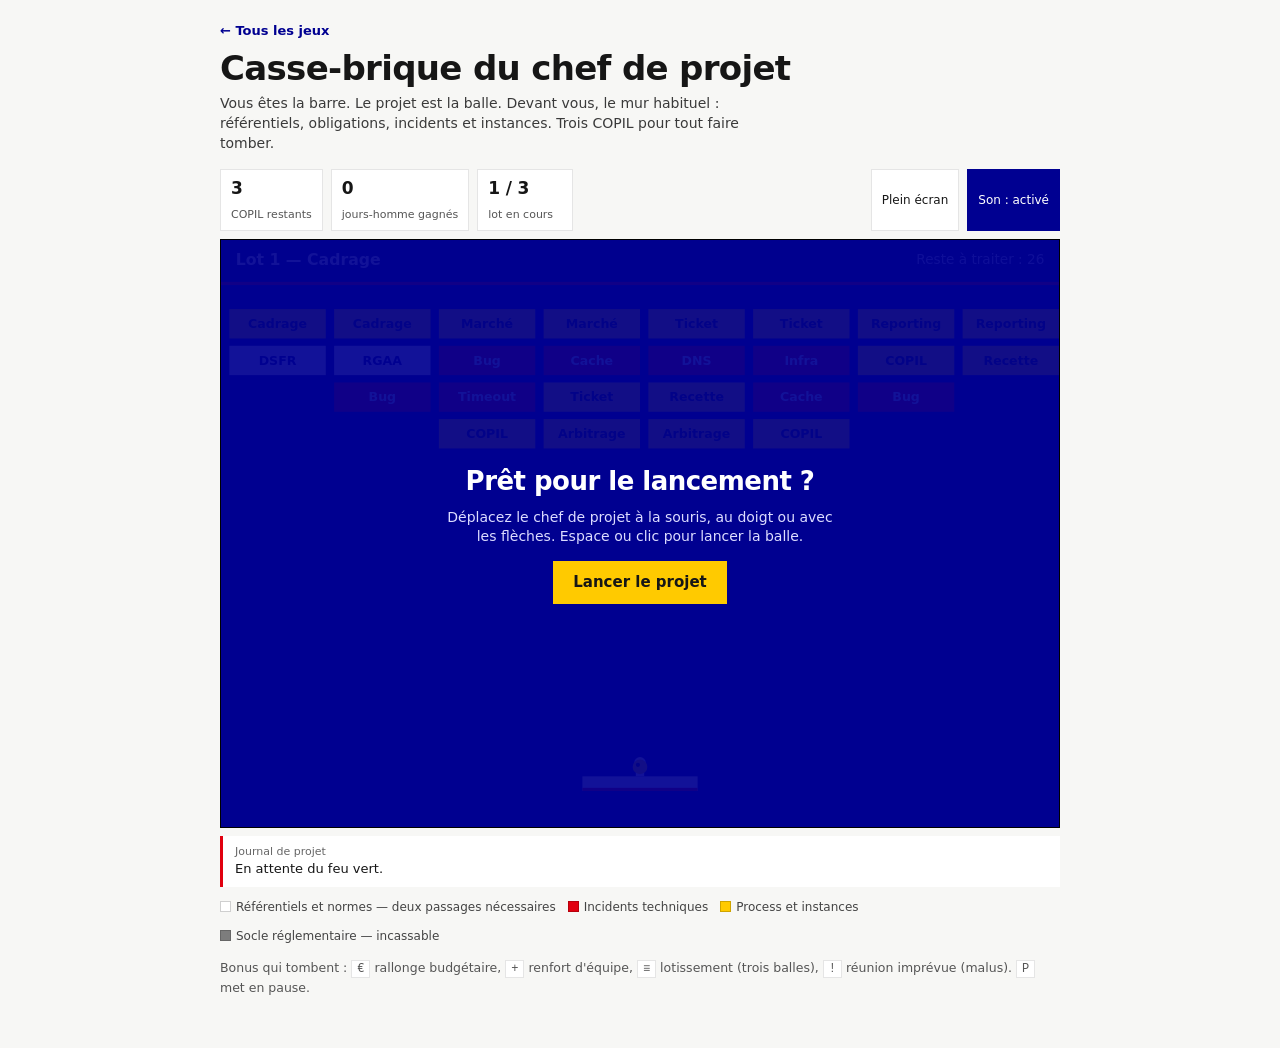
==== casse-brique/index.html @ 1956943f "feat: snake des metiers du web, accueil en cards, plein ecran et inclinaison Le depot devient une pe" ====
<!DOCTYPE html>
<html lang="fr">
<head>
<meta charset="utf-8">
<meta name="viewport" content="width=device-width, initial-scale=1, viewport-fit=cover">
<title>Casse-brique du chef de projet</title>
<link rel="stylesheet" href="../assets/arcade.css">
</head>
<body>
<div class="wrap">
  <a class="retour" href="../">← Tous les jeux</a>
  <h1>Casse-brique du chef de projet</h1>
  <p class="chapo">Vous êtes la barre. Le projet est la balle. Devant vous, le mur habituel : référentiels, obligations, incidents et instances. Trois COPIL pour tout faire tomber.</p>

  <div class="hud">
    <div class="stat"><b id="hud-copil">3</b><span>COPIL restants</span></div>
    <div class="stat"><b id="hud-charge">0</b><span>jours-homme gagnés</span></div>
    <div class="stat"><b id="hud-lot">1 / 3</b><span>lot en cours</span></div>
    <div class="outils">
      <button class="outil" id="btn-inclinaison" hidden aria-pressed="false">Inclinaison : désactivée</button>
      <button class="outil" id="btn-plein" aria-pressed="false">Plein écran</button>
      <button class="outil" id="btn-son" aria-pressed="true">Son : activé</button>
    </div>
  </div>

  <div class="board" id="board">
    <canvas id="jeu" width="800" height="560" aria-label="Aire de jeu du casse-brique"></canvas>
    <div class="overlay" id="ecran">
      <h2 id="ecran-titre">Prêt pour le lancement ?</h2>
      <p id="ecran-texte">Déplacez le chef de projet à la souris, au doigt ou avec les flèches. Espace ou clic pour lancer la balle.</p>
      <button class="btn" id="ecran-btn">Lancer le projet</button>
    </div>
  </div>

  <div class="journal" id="journal"><span>Journal de projet</span>En attente du feu vert.</div>

  <div class="legende">
    <div><i style="background:#fff"></i>Référentiels et normes — deux passages nécessaires</div>
    <div><i style="background:#E1000F"></i>Incidents techniques</div>
    <div><i style="background:#FFCA00"></i>Process et instances</div>
    <div><i style="background:#7d7d7d"></i>Socle réglementaire — incassable</div>
  </div>

  <p class="aide">Bonus qui tombent : <code>€</code> rallonge budgétaire, <code>+</code> renfort d'équipe, <code>≡</code> lotissement (trois balles), <code>!</code> réunion imprévue (malus). <code>P</code> met en pause.</p>
</div>

<script src="../assets/arcade.js"></script>
<script>
(() => {
"use strict";

const W = 800, H = 560;
const cv = document.getElementById("jeu");
const ctx = cv.getContext("2d");
const ecran = document.getElementById("ecran");
const titreEl = document.getElementById("ecran-titre");
const texteEl = document.getElementById("ecran-texte");
const btnEl = document.getElementById("ecran-btn");
const journalEl = document.getElementById("journal");
const hudCopil = document.getElementById("hud-copil");
const hudCharge = document.getElementById("hud-charge");
const hudLot = document.getElementById("hud-lot");
const btnSon = document.getElementById("btn-son");
const board = document.getElementById("board");

/* ---------- rendu adaptatif ---------- */
let enPlein = false;
function resize(){
  const dpr = window.devicePixelRatio || 1;
  let cssW, cssH;
  if(enPlein){
    // Tenir dans les deux dimensions, pas seulement en largeur : en paysage
    // sur mobile c'est la hauteur qui contraint.
    const s = Math.min(window.innerWidth / W, window.innerHeight / H);
    cssW = Math.floor(W * s); cssH = Math.floor(H * s);
    cv.style.width = cssW + "px";
  } else {
    cv.style.width = "";
    cssW = board.clientWidth || W;
    cssH = cssW * H / W;
  }
  cv.style.height = cssH + "px";
  cv.width = Math.round(cssW * dpr);
  cv.height = Math.round(cssH * dpr);
  const s = (cssW / W) * dpr;
  ctx.setTransform(s, 0, 0, s, 0, 0);
}
window.addEventListener("resize", resize);
window.addEventListener("orientationchange", () => setTimeout(resize, 150));

Arcade.plein(board, document.getElementById("btn-plein"), (on) => {
  enPlein = on;
  setTimeout(resize, 60);
});

// Inclinaison : gamma pilote la barre en absolu — l'angle donne une position
// sur le plateau, pas une vitesse, ce qui reste previsible manette en main.
Arcade.inclinaison(document.getElementById("btn-inclinaison"), ({gamma}) => {
  if(etat !== "jeu") return;
  const MAX = 26;                                  // degres pour aller bord a bord
  const g = Math.max(-MAX, Math.min(MAX, gamma));
  barre.cible = W / 2 + (g / MAX) * (W / 2);
});

/* ---------- contenu ---------- */
const TYPES = {
  norme:    {fond:"#ffffff", texte:"#000091", pv:2, pts:60},
  technique:{fond:"#E1000F", texte:"#ffffff", pv:1, pts:30},
  process:  {fond:"#FFCA00", texte:"#161616", pv:1, pts:20},
  socle:    {fond:"#7d7d7d", texte:"#ffffff", pv:Infinity, pts:0}
};

const CATALOGUE = {
  "RGAA":"norme","DSFR":"norme","RGESN":"norme","PSSI":"norme","RGPD":"norme",
  "ANSSI":"norme","RGI":"norme","WCAG":"norme","Éco-conc.":"norme",
  "Bug":"technique","Cache":"technique","DNS":"technique","Infra":"technique",
  "Certif SSL":"technique","Prod":"technique","Régression":"technique",
  "Migration":"technique","Sauvegarde":"technique","Timeout":"technique",
  "Recette":"process","COPIL":"process","Marché":"process","Ticket":"process",
  "Arbitrage":"process","Cadrage":"process","VABF":"process","Comitologie":"process",
  "Homologation":"process","Reporting":"process",
  "Décret":"socle","Circulaire":"socle"
};

const QUIPS = {
  "RGAA":"Taux de conformité en hausse. On ne le criera pas trop fort.",
  "DSFR":"Composant enfin conforme, sans surcharge CSS.",
  "RGESN":"Une page allégée de 400 ko. Le climat vous remercie.",
  "PSSI":"Dérogation obtenue, valable six mois.",
  "RGPD":"Registre à jour. Le DPD respire.",
  "ANSSI":"Audit passé, deux réserves mineures.",
  "Bug":"Corrigé en prod un vendredi. Assumé.",
  "Cache":"Purge du cache. Miracle instantané.",
  "DNS":"C'était le DNS. C'est toujours le DNS.",
  "Infra":"L'infra répond enfin au téléphone.",
  "Certif SSL":"Renouvelé douze heures avant l'expiration.",
  "Prod":"Mise en production sans rollback. Historique.",
  "Régression":"Le correctif d'hier a tenu la nuit.",
  "Migration":"Bascule terminée, contenus intacts.",
  "Sauvegarde":"Restauration testée pour de vrai.",
  "Timeout":"Requête optimisée, 8 s de moins.",
  "Recette":"Recette signée. Sans réserve bloquante.",
  "COPIL":"Décision prise en séance. Notée au relevé.",
  "Marché":"Bon de commande notifié avant la fin de gestion.",
  "Ticket":"Ticket clos, pas rouvert.",
  "Arbitrage":"Arbitré en votre faveur. Savourez.",
  "Cadrage":"Périmètre écrit noir sur blanc.",
  "VABF":"Vérification d'aptitude prononcée.",
  "Comitologie":"Une instance supprimée. Un exploit.",
  "Homologation":"Homologation signée pour trois ans.",
  "Reporting":"Indicateurs remontés dans les temps."
};

const NIVEAUX = [
  {
    nom:"Lot 1 — Cadrage",
    lignes:[
      ["Cadrage","Cadrage","Marché","Marché","Ticket","Ticket","Reporting","Reporting"],
      ["DSFR","RGAA","Bug","Cache","DNS","Infra","COPIL","Recette"],
      ["","Bug","Timeout","Ticket","Recette","Cache","Bug",""],
      ["","","COPIL","Arbitrage","Arbitrage","COPIL","",""]
    ]
  },
  {
    nom:"Lot 2 — Conformité",
    lignes:[
      ["RGAA","DSFR","RGESN","PSSI","RGPD","ANSSI","RGI","WCAG"],
      ["Homologation","","Éco-conc.","RGAA","DSFR","Éco-conc.","","Homologation"],
      ["Migration","Sauvegarde","Bug","Certif SSL","Certif SSL","Bug","Régression","Migration"],
      ["","VABF","VABF","Recette","Recette","VABF","VABF",""],
      ["","","Prod","Prod","Prod","Prod","",""]
    ]
  },
  {
    nom:"Lot 3 — Mise en production",
    lignes:[
      ["Décret","PSSI","RGAA","DSFR","RGESN","RGPD","ANSSI","Circulaire"],
      ["Comitologie","Arbitrage","Homologation","Recette","Recette","Homologation","Arbitrage","Comitologie"],
      ["Bug","Régression","DNS","Cache","Timeout","Infra","Certif SSL","Bug"],
      ["Décret","","Migration","Prod","Prod","Migration","","Circulaire"],
      ["","Sauvegarde","Bug","Ticket","Ticket","Bug","Sauvegarde",""]
    ]
  }
];

/* ---------- état ---------- */
const COLS = 8, BW = 92, BH = 28, GAPX = 8, GAPY = 7, X0 = 8, Y0 = 66;

let etat = "menu";          // menu | jeu | pause | lot | fin | victoire
let niveau = 0, copil = 3, charge = 0;
let briques = [], balles = [], bonus = [], eclats = [], bulles = [];
let collee = true, son = true;

const barre = {x: W/2 - 55, y: 512, w: 110, h: 14, cible: W/2, vitesseTouche: 0};
let renfortT = 0, malusT = 0;

/* ---------- audio ---------- */
let ac = null;
function bip(freq, dur, type){
  if(!son) return;
  try{
    ac = ac || new (window.AudioContext || window.webkitAudioContext)();
    const o = ac.createOscillator(), g = ac.createGain();
    o.type = type || "square"; o.frequency.value = freq;
    g.gain.setValueAtTime(.05, ac.currentTime);
    g.gain.exponentialRampToValueAtTime(.0001, ac.currentTime + dur);
    o.connect(g); g.connect(ac.destination);
    o.start(); o.stop(ac.currentTime + dur);
  }catch(e){}
}
btnSon.addEventListener("click", () => {
  son = !son;
  btnSon.textContent = "Son : " + (son ? "activé" : "coupé");
  btnSon.setAttribute("aria-pressed", String(son));
});

/* ---------- construction ---------- */
function chargerNiveau(n){
  briques = []; bonus = []; eclats = []; bulles = [];
  const lignes = NIVEAUX[n].lignes;
  lignes.forEach((ligne, r) => {
    ligne.forEach((label, c) => {
      if(!label) return;
      const type = CATALOGUE[label] || "process";
      const t = TYPES[type];
      briques.push({
        x: X0 + c * (BW + GAPX),
        y: Y0 + r * (BH + GAPY),
        w: BW, h: BH,
        label, type, pv: t.pv, pvMax: t.pv, vivante: true
      });
    });
  });
  resetBalle();
  hudLot.textContent = (n + 1) + " / " + NIVEAUX.length;
}

function resetBalle(){
  collee = true;
  renfortT = 0; malusT = 0;
  barre.w = 110;
  barre.x = W/2 - barre.w/2;
  barre.cible = W/2;
  const v = 330 + niveau * 26;
  balles = [{x: W/2, y: barre.y - 9, r: 7, vx: v * 0.55, vy: -v * 0.83, v}];
}

function restantes(){
  return briques.filter(b => b.vivante && b.type !== "socle").length;
}

/* ---------- interactions ---------- */
function versLogique(clientX){
  const r = cv.getBoundingClientRect();
  return (clientX - r.left) / r.width * W;
}
function pointer(e){
  const x = e.touches ? e.touches[0].clientX : e.clientX;
  barre.cible = versLogique(x);
  if(e.touches) e.preventDefault();
}
cv.addEventListener("mousemove", pointer);
cv.addEventListener("touchstart", e => {pointer(e); lancer();}, {passive:false});
cv.addEventListener("touchmove", pointer, {passive:false});
cv.addEventListener("mousedown", lancer);

const touches = {};
window.addEventListener("keydown", e => {
  touches[e.key] = true;
  if(e.key === " "){ e.preventDefault(); lancer(); }
  if(e.key === "p" || e.key === "P") basculerPause();
});
window.addEventListener("keyup", e => { touches[e.key] = false; });

function lancer(){
  if(etat === "jeu" && collee){ collee = false; bip(520, .06); }
}
function basculerPause(){
  if(etat === "jeu"){ etat = "pause"; montrer("Projet en pause", "Rien ne bouge, et pourtant les délais courent.", "Reprendre"); }
  else if(etat === "pause"){ cacher(); etat = "jeu"; }
}

function montrer(titre, texte, bouton){
  titreEl.textContent = titre;
  texteEl.textContent = texte;
  btnEl.textContent = bouton;
  ecran.hidden = false;
}
function cacher(){ ecran.hidden = true; }

btnEl.addEventListener("click", () => {
  if(etat === "menu" || etat === "fin" || etat === "victoire"){
    niveau = 0; copil = 3; charge = 0;
    majHud(); chargerNiveau(0);
    log("Lot 1 lancé. Périmètre validé, ça peut commencer.");
    etat = "jeu"; cacher();
  } else if(etat === "lot"){
    chargerNiveau(niveau);
    etat = "jeu"; cacher();
  } else if(etat === "pause"){
    etat = "jeu"; cacher();
  }
});

function log(txt){
  journalEl.innerHTML = "<span>Journal de projet</span>" + txt;
}
function majHud(){
  hudCopil.textContent = copil;
  hudCharge.textContent = charge;
}

/* ---------- effets ---------- */
function eclater(b, couleur){
  for(let i = 0; i < 9; i++){
    eclats.push({
      x: b.x + b.w/2, y: b.y + b.h/2,
      vx: (Math.random()-.5) * 200, vy: (Math.random()-.7) * 200,
      vie: .55, c: couleur, s: 2 + Math.random()*3
    });
  }
}
function bulle(texte, x, y){
  bulles.push({t: texte, x, y, vie: 1.1});
}

const TYPES_BONUS = [
  {c:"€", couleur:"#18753C", nom:"Rallonge budgétaire"},
  {c:"+", couleur:"#000091", nom:"Renfort d'équipe"},
  {c:"≡", couleur:"#000091", nom:"Lotissement"},
  {c:"!", couleur:"#E1000F", nom:"Réunion imprévue"}
];
function larguerBonus(b){
  const r = Math.random();
  let i;
  if(r < .35) i = 1; else if(r < .62) i = 2; else if(r < .82) i = 3; else i = 0;
  bonus.push({x: b.x + b.w/2, y: b.y + b.h/2, vy: 130, type: i});
}

/* ---------- boucle ---------- */
let dernier = performance.now();
function boucle(now){
  const dt = Math.min((now - dernier) / 1000, .033);
  dernier = now;
  if(etat === "jeu") maj(dt);
  dessiner();
  requestAnimationFrame(boucle);
}

function maj(dt){
  // barre
  if(touches["ArrowLeft"]) barre.cible -= 620 * dt;
  if(touches["ArrowRight"]) barre.cible += 620 * dt;
  const cible = Math.max(barre.w/2, Math.min(W - barre.w/2, barre.cible));
  barre.x += ((cible - barre.w/2) - barre.x) * Math.min(1, dt * 18);
  barre.x = Math.max(0, Math.min(W - barre.w, barre.x));

  if(renfortT > 0){ renfortT -= dt; if(renfortT <= 0) barre.w = 110; }
  if(malusT > 0){ malusT -= dt; if(malusT <= 0) barre.w = 110; }

  // balles
  for(let i = balles.length - 1; i >= 0; i--){
    const b = balles[i];
    if(collee && i === 0){
      b.x = barre.x + barre.w/2; b.y = barre.y - b.r - 2;
      continue;
    }
    b.x += b.vx * dt; b.y += b.vy * dt;

    if(b.x - b.r < 0){ b.x = b.r; b.vx = Math.abs(b.vx); bip(300,.03); }
    if(b.x + b.r > W){ b.x = W - b.r; b.vx = -Math.abs(b.vx); bip(300,.03); }
    if(b.y - b.r < 44){ b.y = 44 + b.r; b.vy = Math.abs(b.vy); bip(300,.03); }

    // barre
    if(b.vy > 0 && b.y + b.r >= barre.y && b.y - b.r <= barre.y + barre.h &&
       b.x >= barre.x - 4 && b.x <= barre.x + barre.w + 4){
      b.y = barre.y - b.r;
      const rel = (b.x - (barre.x + barre.w/2)) / (barre.w/2);
      const angle = rel * 1.05;
      const v = Math.hypot(b.vx, b.vy);
      b.vx = Math.sin(angle) * v;
      b.vy = -Math.abs(Math.cos(angle) * v);
      bip(440, .05);
    }

    if(b.y - b.r > H){
      balles.splice(i, 1);
      continue;
    }

    // briques
    for(const br of briques){
      if(!br.vivante) continue;
      const px = Math.max(br.x, Math.min(b.x, br.x + br.w));
      const py = Math.max(br.y, Math.min(b.y, br.y + br.h));
      const dx = b.x - px, dy = b.y - py;
      if(dx*dx + dy*dy > b.r*b.r) continue;

      const cx = br.x + br.w/2, cy = br.y + br.h/2;
      const ox = (br.w/2 + b.r) - Math.abs(b.x - cx);
      const oy = (br.h/2 + b.r) - Math.abs(b.y - cy);
      if(ox < oy){
        b.vx = b.x < cx ? -Math.abs(b.vx) : Math.abs(b.vx);
        b.x += b.x < cx ? -ox : ox;
      } else {
        b.vy = b.y < cy ? -Math.abs(b.vy) : Math.abs(b.vy);
        b.y += b.y < cy ? -oy : oy;
      }
      toucher(br);
      break;
    }
  }

  if(balles.length === 0) perdreCopil();

  // bonus
  for(let i = bonus.length - 1; i >= 0; i--){
    const bo = bonus[i];
    bo.y += bo.vy * dt;
    if(bo.y > H){ bonus.splice(i,1); continue; }
    if(bo.y > barre.y - 8 && bo.y < barre.y + barre.h + 8 &&
       bo.x > barre.x - 12 && bo.x < barre.x + barre.w + 12){
      appliquerBonus(bo.type);
      bonus.splice(i,1);
    }
  }

  // effets
  for(let i = eclats.length - 1; i >= 0; i--){
    const p = eclats[i];
    p.x += p.vx*dt; p.y += p.vy*dt; p.vy += 480*dt; p.vie -= dt;
    if(p.vie <= 0) eclats.splice(i,1);
  }
  for(let i = bulles.length - 1; i >= 0; i--){
    bulles[i].y -= 26*dt; bulles[i].vie -= dt;
    if(bulles[i].vie <= 0) bulles.splice(i,1);
  }

  if(restantes() === 0) lotTermine();
}

function toucher(br){
  if(br.type === "socle"){
    bip(120, .07, "sawtooth");
    bulle("Non négociable", br.x + br.w/2, br.y);
    return;
  }
  br.pv--;
  if(br.pv > 0){
    bip(260, .04);
    bulle("Encore un passage", br.x + br.w/2, br.y);
    return;
  }
  br.vivante = false;
  charge += TYPES[br.type].pts;
  majHud();
  eclater(br, TYPES[br.type].fond);
  bip(620, .06);
  const q = QUIPS[br.label];
  if(q) log(q);
  if(Math.random() < .16) larguerBonus(br);
}

function appliquerBonus(i){
  const t = TYPES_BONUS[i];
  bip(760, .09, "triangle");
  if(i === 0){ copil++; majHud(); log("Rallonge budgétaire obtenue : un COPIL de plus."); }
  if(i === 1){ barre.w = 165; renfortT = 14; malusT = 0; log("Renfort d'équipe pour 14 secondes. Profitez-en."); }
  if(i === 2){
    const src = balles[0];
    if(src){
      for(let k = 0; k < 2; k++){
        const a = (Math.random() - .5) * 1.2;
        balles.push({x: src.x, y: src.y, r: 7, v: src.v,
          vx: Math.sin(a) * src.v, vy: -Math.abs(Math.cos(a) * src.v)});
      }
      collee = false;
    }
    log("Lotissement : trois chantiers en parallèle.");
  }
  if(i === 3){ barre.w = 72; malusT = 11; renfortT = 0; log("Réunion imprévue : la moitié de l'équipe est en séance."); }
}

function perdreCopil(){
  copil--;
  majHud();
  if(copil <= 0){
    etat = "fin";
    montrer("Projet arrêté",
      "Le dernier COPIL a tranché : arrêt du chantier. Charge capitalisée : " + charge + " jours-homme.",
      "Relancer un nouveau projet");
    log("Fin de gestion. Les briques restantes passeront en 2027.");
  } else {
    log("Balle perdue. Recadrage en séance, et on repart.");
    resetBalle();
  }
}

function lotTermine(){
  niveau++;
  if(niveau >= NIVEAUX.length){
    etat = "victoire";
    montrer("Mise en production réussie",
      "Site conforme, homologué, en ligne. Charge totale : " + charge + " jours-homme. Le prochain référentiel sort la semaine prochaine.",
      "Repartir sur un nouveau projet");
    log("Tout est tombé. Personne ne s'en apercevra, c'est le signe que ça marche.");
  } else {
    etat = "lot";
    montrer(NIVEAUX[niveau].nom,
      "Lot précédent livré. Le mur suivant est déjà monté.",
      "Attaquer le lot " + (niveau + 1));
  }
}

/* ---------- dessin ---------- */
function dessiner(){
  ctx.fillStyle = "#000091";
  ctx.fillRect(0, 0, W, H);

  // bandeau
  ctx.fillStyle = "#00006e";
  ctx.fillRect(0, 0, W, 40);
  ctx.fillStyle = "#ffffff";
  ctx.font = "700 15px 'Marianne',system-ui,sans-serif";
  ctx.textAlign = "left"; ctx.textBaseline = "middle";
  ctx.fillText(NIVEAUX[Math.min(niveau, NIVEAUX.length-1)].nom, 14, 20);
  ctx.textAlign = "right";
  ctx.font = "400 13px 'Marianne',system-ui,sans-serif";
  ctx.fillStyle = "#c9c9ff";
  ctx.fillText("Reste à traiter : " + restantes(), W - 14, 20);
  ctx.fillStyle = "#E1000F";
  ctx.fillRect(0, 40, W, 3);

  // briques
  ctx.textAlign = "center";
  for(const br of briques){
    if(!br.vivante) continue;
    const t = TYPES[br.type];
    ctx.fillStyle = t.fond;
    ctx.fillRect(br.x, br.y, br.w, br.h);
    if(br.type === "norme" && br.pv === 1){
      ctx.fillStyle = "#d4d4ef";
      ctx.fillRect(br.x, br.y + br.h - 5, br.w, 5);
    }
    if(br.type === "socle"){
      ctx.strokeStyle = "#5a5a5a"; ctx.lineWidth = 2;
      ctx.strokeRect(br.x + 1, br.y + 1, br.w - 2, br.h - 2);
    }
    ctx.fillStyle = t.texte;
    let taille = 12;
    ctx.font = "700 " + taille + "px 'Marianne',system-ui,sans-serif";
    while(ctx.measureText(br.label).width > br.w - 10 && taille > 8){
      taille--;
      ctx.font = "700 " + taille + "px 'Marianne',system-ui,sans-serif";
    }
    ctx.fillText(br.label, br.x + br.w/2, br.y + br.h/2 + 1);
  }

  // éclats
  for(const p of eclats){
    ctx.globalAlpha = Math.max(0, p.vie / .55);
    ctx.fillStyle = p.c;
    ctx.fillRect(p.x, p.y, p.s, p.s);
  }
  ctx.globalAlpha = 1;

  // bonus
  for(const bo of bonus){
    const t = TYPES_BONUS[bo.type];
    ctx.fillStyle = t.couleur;
    ctx.fillRect(bo.x - 13, bo.y - 9, 26, 18);
    ctx.strokeStyle = "#fff"; ctx.lineWidth = 1.5;
    ctx.strokeRect(bo.x - 13, bo.y - 9, 26, 18);
    ctx.fillStyle = "#fff";
    ctx.font = "700 13px 'Marianne',system-ui,sans-serif";
    ctx.fillText(t.c, bo.x, bo.y + 1);
  }

  // barre + chef de projet
  ctx.fillStyle = "#ffffff";
  ctx.fillRect(barre.x, barre.y, barre.w, barre.h);
  ctx.fillStyle = "#E1000F";
  ctx.fillRect(barre.x, barre.y + barre.h - 3, barre.w, 3);
  // silhouette
  const cx = barre.x + barre.w/2;
  ctx.fillStyle = "#ffffff";
  ctx.beginPath(); ctx.arc(cx, barre.y - 13, 5.5, 0, Math.PI*2); ctx.fill();
  ctx.fillRect(cx - 4, barre.y - 7, 8, 7);

  // balles
  for(const b of balles){
    ctx.fillStyle = "#FFCA00";
    ctx.beginPath(); ctx.arc(b.x, b.y, b.r, 0, Math.PI*2); ctx.fill();
    ctx.fillStyle = "#161616";
    ctx.beginPath(); ctx.arc(b.x - 2, b.y - 2, 2, 0, Math.PI*2); ctx.fill();
  }

  // bulles de texte
  ctx.font = "600 12px 'Marianne',system-ui,sans-serif";
  for(const bu of bulles){
    ctx.globalAlpha = Math.min(1, bu.vie);
    ctx.fillStyle = "#ffffff";
    ctx.fillText(bu.t, bu.x, bu.y);
  }
  ctx.globalAlpha = 1;

  // consigne de lancement
  if(etat === "jeu" && collee){
    ctx.fillStyle = "#c9c9ff";
    ctx.font = "400 13px 'Marianne',system-ui,sans-serif";
    ctx.fillText("Clic, doigt ou espace pour lancer", W/2, barre.y - 38);
  }
}

/* ---------- démarrage ---------- */
resize();
chargerNiveau(0);
etat = "menu";
majHud();
requestAnimationFrame(boucle);
})();
</script>
</body>
</html>
---- assets/arcade.css ----
/* Socle commun aux jeux de miweb-games : coquille de page, HUD, plein ecran. */
:root{
  --bleu:#000091;
  --bleu-fonce:#00006e;
  --rouge:#E1000F;
  --jaune:#FFCA00;
  --vert:#18753C;
  --gris:#E5E5E5;
  --encre:#161616;
  --papier:#F7F7F5;
}
*{box-sizing:border-box}
html,body{margin:0;padding:0}
body{
  background:var(--papier);
  color:var(--encre);
  font-family:"Marianne","Inter","Segoe UI",system-ui,-apple-system,sans-serif;
  line-height:1.45;
  padding:18px 14px 40px;
}
.wrap{max-width:840px;margin:0 auto}

.retour{
  display:inline-block;margin-bottom:10px;font-size:13px;
  color:var(--bleu);text-decoration:none;font-weight:600;
}
.retour:hover{text-decoration:underline}

h1{
  font-size:clamp(22px,5.4vw,34px);
  line-height:1.05;letter-spacing:-0.02em;font-weight:800;margin:0 0 6px;
}
.chapo{margin:0 0 16px;font-size:14px;max-width:62ch;color:#3a3a3a}

.hud{display:flex;flex-wrap:wrap;gap:8px;align-items:stretch;margin-bottom:8px}
.stat{background:#fff;border:1px solid var(--gris);padding:6px 10px;min-width:96px}
.stat b{display:block;font-size:17px;font-weight:700;letter-spacing:-0.01em}
.stat span{font-size:11px;color:#555}
.outils{margin-left:auto;display:flex;gap:8px;flex-wrap:wrap}
.outil{
  background:#fff;border:1px solid var(--gris);padding:6px 10px;
  font:inherit;font-size:12px;cursor:pointer;color:var(--encre);
}
.outil:hover{background:#f0f0ff}
.outil[aria-pressed="true"]{background:var(--bleu);color:#fff;border-color:var(--bleu)}
.outil[hidden]{display:none}

.board{position:relative;line-height:0;border:1px solid #000;background:var(--bleu)}
canvas{display:block;width:100%;height:auto;touch-action:none}

/* Plein ecran : l'API native quand elle existe, sinon ce repli CSS — Safari iOS
   refuse requestFullscreen sur autre chose qu'une video. */
.board.plein{
  position:fixed;inset:0;z-index:9999;border:0;
  display:flex;align-items:center;justify-content:center;
  background:var(--bleu-fonce);padding:0;
}
.board.plein canvas{width:auto;height:auto;max-width:100vw;max-height:100vh}
body.plein-actif{overflow:hidden}

.overlay{
  position:absolute;inset:0;display:flex;flex-direction:column;
  justify-content:center;align-items:center;text-align:center;
  background:rgba(0,0,145,.93);color:#fff;padding:22px;line-height:1.4;
}
.overlay[hidden]{display:none}
.overlay h2{font-size:clamp(18px,4.6vw,26px);margin:0 0 8px;font-weight:800;letter-spacing:-0.02em}
.overlay p{margin:0 0 14px;font-size:14px;max-width:44ch;color:#dcdcff}
.btn{
  background:var(--jaune);color:#161616;border:0;
  padding:11px 20px;font:inherit;font-weight:700;font-size:15px;cursor:pointer;
}
.btn:hover{background:#fff}
.btn:focus-visible{outline:3px solid #fff;outline-offset:2px}

.journal{
  margin-top:8px;border-left:3px solid var(--rouge);
  background:#fff;padding:8px 12px;font-size:13px;min-height:38px;
}
.journal span{color:#666;font-size:11px;display:block}
.aide{margin-top:14px;font-size:12.5px;color:#555}
.aide code{background:#fff;border:1px solid var(--gris);padding:1px 5px;font-size:12px}
.legende{display:flex;flex-wrap:wrap;gap:12px;margin-top:12px;font-size:12px;color:#444}
.legende i{display:inline-block;width:11px;height:11px;margin-right:5px;vertical-align:-1px;border:1px solid #00000030}
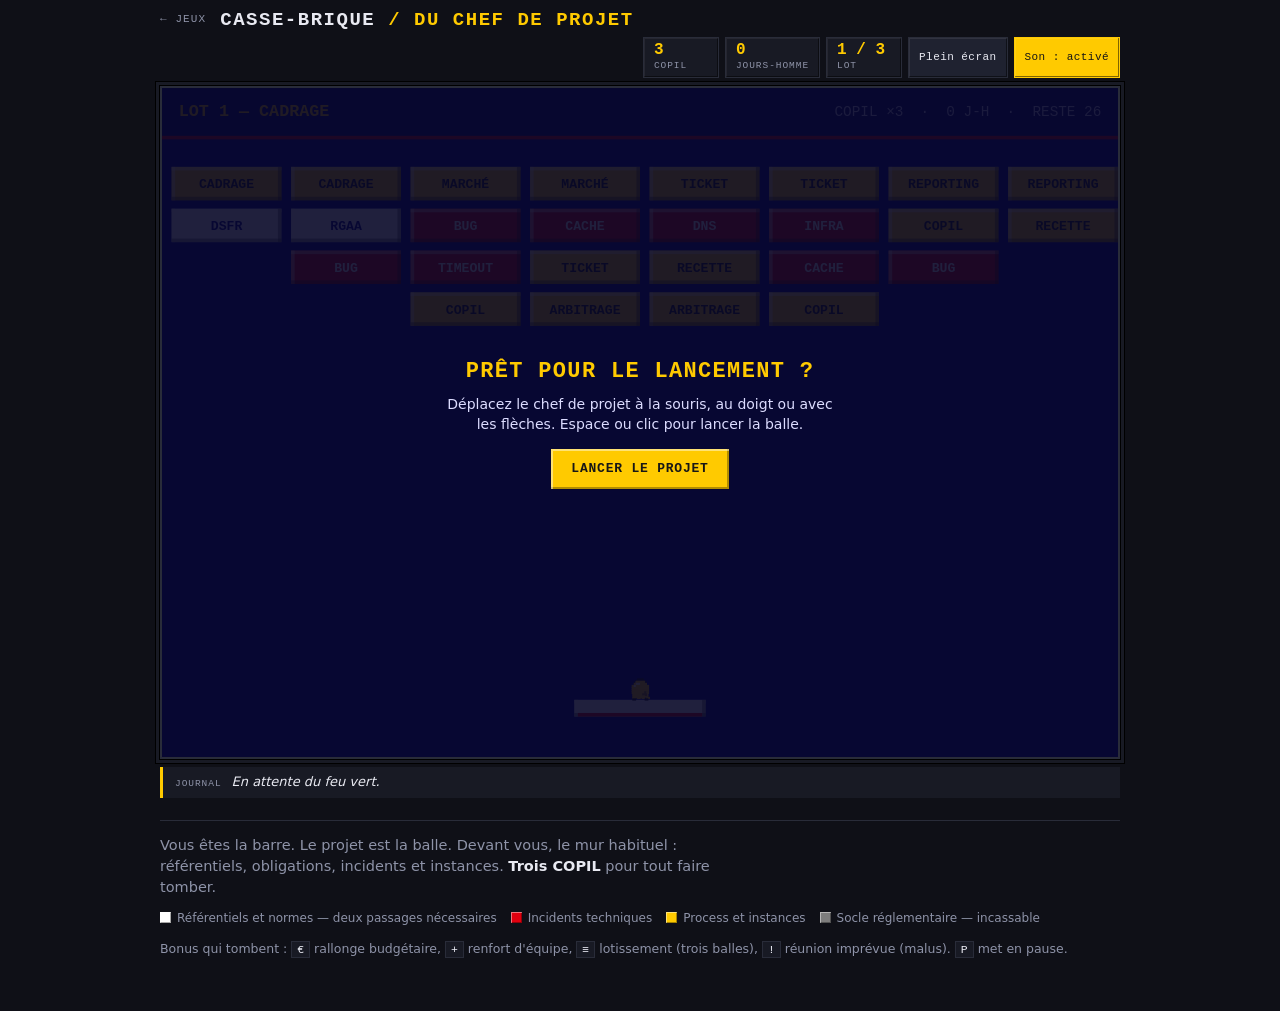
==== commit e7f8b48b: "feat: direction arcade pixel, coquille sombre, plateau au-dessus de la ligne de flottaison Sprites p" ====
--- a/casse-brique/index.html
+++ b/casse-brique/index.html
@@ -4,47 +4,52 @@
 <meta charset="utf-8">
 <meta name="viewport" content="width=device-width, initial-scale=1, viewport-fit=cover">
 <title>Casse-brique du chef de projet</title>
-<link rel="stylesheet" href="../assets/arcade.css">
+<link rel="stylesheet" href="../assets/arcade.css?v=4">
 </head>
 <body>
 <div class="wrap">
-  <a class="retour" href="../">← Tous les jeux</a>
-  <h1>Casse-brique du chef de projet</h1>
-  <p class="chapo">Vous êtes la barre. Le projet est la balle. Devant vous, le mur habituel : référentiels, obligations, incidents et instances. Trois COPIL pour tout faire tomber.</p>
-
-  <div class="hud">
-    <div class="stat"><b id="hud-copil">3</b><span>COPIL restants</span></div>
-    <div class="stat"><b id="hud-charge">0</b><span>jours-homme gagnés</span></div>
-    <div class="stat"><b id="hud-lot">1 / 3</b><span>lot en cours</span></div>
-    <div class="outils">
-      <button class="outil" id="btn-inclinaison" hidden aria-pressed="false">Inclinaison : désactivée</button>
-      <button class="outil" id="btn-plein" aria-pressed="false">Plein écran</button>
-      <button class="outil" id="btn-son" aria-pressed="true">Son : activé</button>
+  <header class="tete">
+    <a class="retour" href="../">&larr; Jeux</a>
+    <h1>Casse-brique <span class="sous">/ du chef de projet</span></h1>
+    <div class="hud">
+      <div class="stat"><b id="hud-copil">3</b><span>COPIL</span></div>
+      <div class="stat"><b id="hud-charge">0</b><span>jours-homme</span></div>
+      <div class="stat"><b id="hud-lot">1 / 3</b><span>lot</span></div>
+      <div class="outils">
+        <button class="outil" id="btn-inclinaison" hidden aria-pressed="false">Inclinaison : désactivée</button>
+        <button class="outil" id="btn-plein" aria-pressed="false">Plein écran</button>
+        <button class="outil" id="btn-son" aria-pressed="true">Son : activé</button>
+      </div>
     </div>
+  </header>
+
+  <div class="scene" id="scene" style="--ratio:1.4286">
+    <div class="board" id="board">
+      <canvas id="jeu" width="800" height="560" aria-label="Aire de jeu du casse-brique"></canvas>
+      <div class="overlay" id="ecran">
+        <h2 id="ecran-titre">Prêt pour le lancement ?</h2>
+        <p id="ecran-texte">Déplacez le chef de projet à la souris, au doigt ou avec les flèches. Espace ou clic pour lancer la balle.</p>
+        <button class="btn" id="ecran-btn">Lancer le projet</button>
+      </div>
+    </div>
+    <div class="journal" id="journal"><span>Journal</span><em class="mot" id="journal-mot">En attente du feu vert.</em></div>
   </div>
 
-  <div class="board" id="board">
-    <canvas id="jeu" width="800" height="560" aria-label="Aire de jeu du casse-brique"></canvas>
-    <div class="overlay" id="ecran">
-      <h2 id="ecran-titre">Prêt pour le lancement ?</h2>
-      <p id="ecran-texte">Déplacez le chef de projet à la souris, au doigt ou avec les flèches. Espace ou clic pour lancer la balle.</p>
-      <button class="btn" id="ecran-btn">Lancer le projet</button>
+  <section class="notice">
+    <p class="chapo">Vous êtes la barre. Le projet est la balle. Devant vous, le mur habituel : référentiels, obligations, incidents et instances. <strong>Trois COPIL</strong> pour tout faire tomber.</p>
+
+    <div class="legende">
+      <div><i style="background:#fff"></i>Référentiels et normes — deux passages nécessaires</div>
+      <div><i style="background:#E1000F"></i>Incidents techniques</div>
+      <div><i style="background:#FFCA00"></i>Process et instances</div>
+      <div><i style="background:#7d7d7d"></i>Socle réglementaire — incassable</div>
     </div>
-  </div>
-
-  <div class="journal" id="journal"><span>Journal de projet</span>En attente du feu vert.</div>
-
-  <div class="legende">
-    <div><i style="background:#fff"></i>Référentiels et normes — deux passages nécessaires</div>
-    <div><i style="background:#E1000F"></i>Incidents techniques</div>
-    <div><i style="background:#FFCA00"></i>Process et instances</div>
-    <div><i style="background:#7d7d7d"></i>Socle réglementaire — incassable</div>
-  </div>
-
-  <p class="aide">Bonus qui tombent : <code>€</code> rallonge budgétaire, <code>+</code> renfort d'équipe, <code>≡</code> lotissement (trois balles), <code>!</code> réunion imprévue (malus). <code>P</code> met en pause.</p>
+
+    <p class="aide">Bonus qui tombent : <code>€</code> rallonge budgétaire, <code>+</code> renfort d'équipe, <code>≡</code> lotissement (trois balles), <code>!</code> réunion imprévue (malus). <code>P</code> met en pause.</p>
+  </section>
 </div>
 
-<script src="../assets/arcade.js"></script>
+<script src="../assets/arcade.js?v=4"></script>
 <script>
 (() => {
 "use strict";
@@ -56,7 +61,10 @@
 const titreEl = document.getElementById("ecran-titre");
 const texteEl = document.getElementById("ecran-texte");
 const btnEl = document.getElementById("ecran-btn");
+const scene = document.getElementById("scene");
 const journalEl = document.getElementById("journal");
+const journalMot = document.getElementById("journal-mot");
+const pix = Arcade.pix;
 const hudCopil = document.getElementById("hud-copil");
 const hudCharge = document.getElementById("hud-charge");
 const hudLot = document.getElementById("hud-lot");
@@ -71,11 +79,13 @@
   if(enPlein){
     // Tenir dans les deux dimensions, pas seulement en largeur : en paysage
     // sur mobile c'est la hauteur qui contraint.
-    const s = Math.min(window.innerWidth / W, window.innerHeight / H);
+    const dispoH = window.innerHeight - (pleinEcran ? pleinEcran.hauteur() : 0);
+    const s = Math.min(window.innerWidth / W, dispoH / H);
     cssW = Math.floor(W * s); cssH = Math.floor(H * s);
     cv.style.width = cssW + "px";
   } else {
     cv.style.width = "";
+    Arcade.cadrer(scene, journalEl);
     cssW = board.clientWidth || W;
     cssH = cssW * H / W;
   }
@@ -88,9 +98,10 @@
 window.addEventListener("resize", resize);
 window.addEventListener("orientationchange", () => setTimeout(resize, 150));
 
-Arcade.plein(board, document.getElementById("btn-plein"), (on) => {
+const pleinEcran = Arcade.plein(board, document.getElementById("btn-plein"), (on) => {
   enPlein = on;
   setTimeout(resize, 60);
+  if(on) majBarre();
 });
 
 // Inclinaison : gamma pilote la barre en absolu — l'angle donne une position
@@ -302,12 +313,22 @@
   }
 });
 
+let dernierMot = "En attente du feu vert.";
 function log(txt){
-  journalEl.innerHTML = "<span>Journal de projet</span>" + txt;
+  dernierMot = txt;
+  journalMot.textContent = txt;
+  majBarre();
 }
 function majHud(){
   hudCopil.textContent = copil;
   hudCharge.textContent = charge;
+  majBarre();
+}
+/** Mini en-tete du plein ecran : score a gauche, derniere phrase au centre. */
+function majBarre(){
+  if(!pleinEcran) return;
+  pleinEcran.stat(copil + " COPIL · " + charge + " j-h");
+  pleinEcran.message(dernierMot);
 }
 
 /* ---------- effets ---------- */
@@ -513,21 +534,24 @@
 }
 
 /* ---------- dessin ---------- */
+// Tout le rendu passe par Arcade.pix : les regles du jeu ne savent rien de
+// la facture. Biseau de 3 px sur les briques, sprites en grille de 8 et 14.
 function dessiner(){
   ctx.fillStyle = "#000091";
   ctx.fillRect(0, 0, W, H);
 
-  // bandeau
+  // bandeau : lot a gauche, compteurs a droite. Il double le HUD de la page,
+  // qui disparait en paysage sur mobile pour laisser la hauteur au plateau.
   ctx.fillStyle = "#00006e";
   ctx.fillRect(0, 0, W, 40);
-  ctx.fillStyle = "#ffffff";
-  ctx.font = "700 15px 'Marianne',system-ui,sans-serif";
+  ctx.fillStyle = "#FFCA00";
+  ctx.font = "700 14px " + pix.MONO;
   ctx.textAlign = "left"; ctx.textBaseline = "middle";
-  ctx.fillText(NIVEAUX[Math.min(niveau, NIVEAUX.length-1)].nom, 14, 20);
+  ctx.fillText(NIVEAUX[Math.min(niveau, NIVEAUX.length-1)].nom.toUpperCase(), 14, 20);
   ctx.textAlign = "right";
-  ctx.font = "400 13px 'Marianne',system-ui,sans-serif";
+  ctx.font = "400 12px " + pix.MONO;
   ctx.fillStyle = "#c9c9ff";
-  ctx.fillText("Reste à traiter : " + restantes(), W - 14, 20);
+  ctx.fillText("COPIL ×" + copil + "  ·  " + charge + " J-H  ·  RESTE " + restantes(), W - 14, 20);
   ctx.fillStyle = "#E1000F";
   ctx.fillRect(0, 40, W, 3);
 
@@ -536,24 +560,34 @@
   for(const br of briques){
     if(!br.vivante) continue;
     const t = TYPES[br.type];
-    ctx.fillStyle = t.fond;
-    ctx.fillRect(br.x, br.y, br.w, br.h);
+    pix.biseau(ctx, br.x, br.y, br.w, br.h, 3, t.fond, br.type === "socle");
+    if(br.type === "socle"){
+      // Plaque rivetee : quatre pixels sombres aux coins.
+      ctx.fillStyle = "#4a4a4a";
+      ctx.fillRect(br.x + 5, br.y + 5, 3, 3);
+      ctx.fillRect(br.x + br.w - 8, br.y + 5, 3, 3);
+      ctx.fillRect(br.x + 5, br.y + br.h - 8, 3, 3);
+      ctx.fillRect(br.x + br.w - 8, br.y + br.h - 8, 3, 3);
+    }
     if(br.type === "norme" && br.pv === 1){
-      ctx.fillStyle = "#d4d4ef";
-      ctx.fillRect(br.x, br.y + br.h - 5, br.w, 5);
-    }
-    if(br.type === "socle"){
-      ctx.strokeStyle = "#5a5a5a"; ctx.lineWidth = 2;
-      ctx.strokeRect(br.x + 1, br.y + 1, br.w - 2, br.h - 2);
+      // Fissure : un zigzag de pixels sombres, la brique tient encore un coup.
+      ctx.fillStyle = "rgba(0,0,145,.35)";
+      const fx = br.x + br.w * .72;
+      ctx.fillRect(fx, br.y + 3, 3, 4);
+      ctx.fillRect(fx - 3, br.y + 7, 3, 5);
+      ctx.fillRect(fx, br.y + 12, 3, 5);
+      ctx.fillRect(fx - 3, br.y + 17, 3, 4);
+      ctx.fillRect(fx + 3, br.y + 21, 3, 4);
     }
     ctx.fillStyle = t.texte;
-    let taille = 12;
-    ctx.font = "700 " + taille + "px 'Marianne',system-ui,sans-serif";
-    while(ctx.measureText(br.label).width > br.w - 10 && taille > 8){
+    let taille = 11;
+    const label = br.label.toUpperCase();
+    ctx.font = "700 " + taille + "px " + pix.MONO;
+    while(ctx.measureText(label).width > br.w - 12 && taille > 7){
       taille--;
-      ctx.font = "700 " + taille + "px 'Marianne',system-ui,sans-serif";
-    }
-    ctx.fillText(br.label, br.x + br.w/2, br.y + br.h/2 + 1);
+      ctx.font = "700 " + taille + "px " + pix.MONO;
+    }
+    ctx.fillText(label, br.x + br.w/2, br.y + br.h/2 + 1);
   }
 
   // éclats
@@ -567,48 +601,36 @@
   // bonus
   for(const bo of bonus){
     const t = TYPES_BONUS[bo.type];
-    ctx.fillStyle = t.couleur;
-    ctx.fillRect(bo.x - 13, bo.y - 9, 26, 18);
-    ctx.strokeStyle = "#fff"; ctx.lineWidth = 1.5;
-    ctx.strokeRect(bo.x - 13, bo.y - 9, 26, 18);
+    pix.biseau(ctx, bo.x - 13, bo.y - 9, 26, 18, 2, t.couleur);
     ctx.fillStyle = "#fff";
-    ctx.font = "700 13px 'Marianne',system-ui,sans-serif";
+    ctx.font = "700 13px " + pix.MONO;
     ctx.fillText(t.c, bo.x, bo.y + 1);
   }
 
   // barre + chef de projet
-  ctx.fillStyle = "#ffffff";
-  ctx.fillRect(barre.x, barre.y, barre.w, barre.h);
+  pix.biseau(ctx, barre.x, barre.y, barre.w, barre.h, 3, "#ffffff");
   ctx.fillStyle = "#E1000F";
-  ctx.fillRect(barre.x, barre.y + barre.h - 3, barre.w, 3);
-  // silhouette
+  ctx.fillRect(barre.x + 3, barre.y + barre.h - 3, barre.w - 6, 3);
   const cx = barre.x + barre.w/2;
-  ctx.fillStyle = "#ffffff";
-  ctx.beginPath(); ctx.arc(cx, barre.y - 13, 5.5, 0, Math.PI*2); ctx.fill();
-  ctx.fillRect(cx - 4, barre.y - 7, 8, 7);
+  pix.agent(ctx, cx - 9, barre.y - 18, 18, "#FFCA00");
 
   // balles
-  for(const b of balles){
-    ctx.fillStyle = "#FFCA00";
-    ctx.beginPath(); ctx.arc(b.x, b.y, b.r, 0, Math.PI*2); ctx.fill();
-    ctx.fillStyle = "#161616";
-    ctx.beginPath(); ctx.arc(b.x - 2, b.y - 2, 2, 0, Math.PI*2); ctx.fill();
-  }
+  for(const b of balles) pix.balle(ctx, b.x, b.y, b.r);
 
   // bulles de texte
-  ctx.font = "600 12px 'Marianne',system-ui,sans-serif";
+  ctx.font = "600 11px " + pix.MONO;
   for(const bu of bulles){
     ctx.globalAlpha = Math.min(1, bu.vie);
     ctx.fillStyle = "#ffffff";
-    ctx.fillText(bu.t, bu.x, bu.y);
+    ctx.fillText(bu.t.toUpperCase(), bu.x, bu.y);
   }
   ctx.globalAlpha = 1;
 
   // consigne de lancement
   if(etat === "jeu" && collee){
     ctx.fillStyle = "#c9c9ff";
-    ctx.font = "400 13px 'Marianne',system-ui,sans-serif";
-    ctx.fillText("Clic, doigt ou espace pour lancer", W/2, barre.y - 38);
+    ctx.font = "400 12px " + pix.MONO;
+    ctx.fillText("CLIC, DOIGT OU ESPACE POUR LANCER", W/2, barre.y - 38);
   }
 }
 
--- a/assets/arcade.css
+++ b/assets/arcade.css
@@ -1,59 +1,106 @@
-/* Socle commun aux jeux de miweb-games : coquille de page, HUD, plein ecran. */
+/* Coquille commune aux jeux de miweb-games : salle d'arcade sombre autour du
+   plateau bleu. L'accueil ne charge pas ce fichier, il garde sa propre mise
+   en page claire. Aucune police externe : monospace et sans-serif systeme. */
 :root{
-  --bleu:#000091;
-  --bleu-fonce:#00006e;
+  --sol:#0F1017;
+  --bloc:#181A24;
+  --bloc-haut:#1F2230;
+  --trait:#292C39;
+  --encre:#E9EAF2;
+  --sourd:#8E93A8;
+  --accent:#FFCA00;
+  --jeu:#000091;
+  --jeu-fonce:#00006e;
   --rouge:#E1000F;
-  --jaune:#FFCA00;
-  --vert:#18753C;
-  --gris:#E5E5E5;
-  --encre:#161616;
-  --papier:#F7F7F5;
+  --mono:ui-monospace,Menlo,Consolas,"Liberation Mono",monospace;
+  --sans:system-ui,-apple-system,"Segoe UI",Roboto,sans-serif;
 }
 *{box-sizing:border-box}
 html,body{margin:0;padding:0}
+html{-webkit-text-size-adjust:100%}
 body{
-  background:var(--papier);
+  background:var(--sol);
   color:var(--encre);
-  font-family:"Marianne","Inter","Segoe UI",system-ui,-apple-system,sans-serif;
+  font-family:var(--sans);
   line-height:1.45;
-  padding:18px 14px 40px;
+  padding:10px 12px 40px;
+  -webkit-font-smoothing:antialiased;
 }
-.wrap{max-width:840px;margin:0 auto}
+.wrap{max-width:960px;margin:0 auto}
 
+/* --- en-tete : une ligne, retour + titre a gauche, compteurs et outils a
+       droite. Tout ce qui est au-dessus du plateau doit rester bas. --- */
+.tete{
+  display:flex;flex-wrap:wrap;align-items:center;gap:6px 14px;
+  margin-bottom:8px;
+}
 .retour{
-  display:inline-block;margin-bottom:10px;font-size:13px;
-  color:var(--bleu);text-decoration:none;font-weight:600;
+  font-family:var(--mono);font-size:11px;letter-spacing:.1em;text-transform:uppercase;
+  color:var(--sourd);text-decoration:none;white-space:nowrap;
 }
-.retour:hover{text-decoration:underline}
+.retour:hover,.retour:focus-visible{color:var(--accent)}
+h1{
+  font-family:var(--mono);font-size:clamp(14px,2vw,19px);font-weight:800;
+  letter-spacing:.08em;text-transform:uppercase;line-height:1.1;margin:0;
+  color:var(--encre);
+}
+h1 .sous{color:var(--accent)}
 
-h1{
-  font-size:clamp(22px,5.4vw,34px);
-  line-height:1.05;letter-spacing:-0.02em;font-weight:800;margin:0 0 6px;
+.hud{display:flex;flex-wrap:wrap;gap:6px;align-items:stretch;margin-left:auto}
+.stat{
+  background:var(--bloc);border:1px solid var(--trait);padding:3px 10px 4px;
+  min-width:76px;
+  box-shadow:inset 1px 1px 0 rgba(255,255,255,.06),inset -1px -1px 0 rgba(0,0,0,.5);
 }
-.chapo{margin:0 0 16px;font-size:14px;max-width:62ch;color:#3a3a3a}
+.stat b{
+  display:block;font-family:var(--mono);font-size:16px;font-weight:700;
+  color:var(--accent);line-height:1.15;white-space:nowrap;
+}
+.stat span{
+  display:block;font-family:var(--mono);font-size:9.5px;letter-spacing:.1em;
+  text-transform:uppercase;color:var(--sourd);white-space:nowrap;
+}
+.outils{display:flex;gap:6px;flex-wrap:wrap}
+.outil{
+  background:var(--bloc-haut);border:1px solid var(--trait);color:var(--encre);
+  font:inherit;font-family:var(--mono);font-size:11px;letter-spacing:.04em;
+  padding:6px 10px;cursor:pointer;
+  box-shadow:inset 1px 1px 0 rgba(255,255,255,.08),inset -1px -1px 0 rgba(0,0,0,.5);
+}
+.outil:hover{background:#262a3a}
+.outil:active{box-shadow:inset -1px -1px 0 rgba(255,255,255,.08),inset 1px 1px 0 rgba(0,0,0,.5)}
+.outil[aria-pressed="true"]{background:var(--accent);color:#161616;border-color:var(--accent)}
+.outil:focus-visible{outline:2px solid var(--accent);outline-offset:2px}
+.outil[hidden]{display:none}
+.outil:disabled{opacity:.5;cursor:default}
 
-.hud{display:flex;flex-wrap:wrap;gap:8px;align-items:stretch;margin-bottom:8px}
-.stat{background:#fff;border:1px solid var(--gris);padding:6px 10px;min-width:96px}
-.stat b{display:block;font-size:17px;font-weight:700;letter-spacing:-0.01em}
-.stat span{font-size:11px;color:#555}
-.outils{margin-left:auto;display:flex;gap:8px;flex-wrap:wrap}
-.outil{
-  background:#fff;border:1px solid var(--gris);padding:6px 10px;
-  font:inherit;font-size:12px;cursor:pointer;color:var(--encre);
+/* --- scene : plateau + journal, dimensionnes pour tenir dans la hauteur
+       de la fenetre. `--chrome` est mesure par Arcade.cadrer() ; `--ratio`
+       est pose par chaque jeu (largeur / hauteur de son canvas). --- */
+.scene{
+  --chrome:120px;
+  --ratio:1.4286;
+  width:min(100%,calc((100vh - var(--chrome)) * var(--ratio)));
+  width:min(100%,calc((100dvh - var(--chrome)) * var(--ratio)));
+  margin:0 auto;
 }
-.outil:hover{background:#f0f0ff}
-.outil[aria-pressed="true"]{background:var(--bleu);color:#fff;border-color:var(--bleu)}
-.outil[hidden]{display:none}
-
-.board{position:relative;line-height:0;border:1px solid #000;background:var(--bleu)}
+.board{
+  position:relative;line-height:0;background:var(--jeu);
+  border:2px solid var(--trait);
+  box-shadow:0 0 0 1px #000,0 0 0 4px var(--bloc),0 0 0 5px #000;
+  /* Sur le conteneur ET sur le canvas : un glissement parti d'une zone hors
+     canvas (letterbox du plein ecran) serait sinon capte par le defilement de
+     la page, et le navigateur annulerait la sequence tactile. */
+  touch-action:none;
+}
 canvas{display:block;width:100%;height:auto;touch-action:none}
 
 /* Plein ecran : l'API native quand elle existe, sinon ce repli CSS — Safari iOS
    refuse requestFullscreen sur autre chose qu'une video. */
 .board.plein{
-  position:fixed;inset:0;z-index:9999;border:0;
+  position:fixed;inset:0;z-index:9999;border:0;box-shadow:none;
   display:flex;align-items:center;justify-content:center;
-  background:var(--bleu-fonce);padding:0;
+  background:var(--sol);padding:0;
 }
 .board.plein canvas{width:auto;height:auto;max-width:100vw;max-height:100vh}
 body.plein-actif{overflow:hidden}
@@ -61,24 +108,88 @@
 .overlay{
   position:absolute;inset:0;display:flex;flex-direction:column;
   justify-content:center;align-items:center;text-align:center;
-  background:rgba(0,0,145,.93);color:#fff;padding:22px;line-height:1.4;
+  background:rgba(8,8,40,.9);color:#fff;padding:22px;line-height:1.4;
 }
 .overlay[hidden]{display:none}
-.overlay h2{font-size:clamp(18px,4.6vw,26px);margin:0 0 8px;font-weight:800;letter-spacing:-0.02em}
+.overlay h2{
+  font-family:var(--mono);font-size:clamp(15px,3.2vw,22px);margin:0 0 8px;
+  font-weight:800;letter-spacing:.06em;text-transform:uppercase;color:var(--accent);
+}
 .overlay p{margin:0 0 14px;font-size:14px;max-width:44ch;color:#dcdcff}
 .btn{
-  background:var(--jaune);color:#161616;border:0;
-  padding:11px 20px;font:inherit;font-weight:700;font-size:15px;cursor:pointer;
+  background:var(--accent);color:#161616;border:0;
+  padding:11px 20px;font:inherit;font-family:var(--mono);font-weight:700;
+  font-size:13px;letter-spacing:.06em;text-transform:uppercase;cursor:pointer;
+  box-shadow:inset 2px 2px 0 rgba(255,255,255,.45),inset -2px -2px 0 rgba(0,0,0,.3);
 }
 .btn:hover{background:#fff}
-.btn:focus-visible{outline:3px solid #fff;outline-offset:2px}
+.btn:active{box-shadow:inset -2px -2px 0 rgba(255,255,255,.45),inset 2px 2px 0 rgba(0,0,0,.3)}
+.btn:focus-visible{outline:2px solid #fff;outline-offset:2px}
 
+/* Journal : une ligne sous le plateau, toujours visible. Le texte complet
+   des sections suivantes passe sous la ligne de flottaison, c'est voulu. */
 .journal{
-  margin-top:8px;border-left:3px solid var(--rouge);
-  background:#fff;padding:8px 12px;font-size:13px;min-height:38px;
+  margin-top:8px;border-left:3px solid var(--accent);
+  background:var(--bloc);padding:6px 12px;font-size:13px;
+  display:flex;align-items:baseline;gap:10px;min-width:0;
 }
-.journal span{color:#666;font-size:11px;display:block}
-.aide{margin-top:14px;font-size:12.5px;color:#555}
-.aide code{background:#fff;border:1px solid var(--gris);padding:1px 5px;font-size:12px}
-.legende{display:flex;flex-wrap:wrap;gap:12px;margin-top:12px;font-size:12px;color:#444}
-.legende i{display:inline-block;width:11px;height:11px;margin-right:5px;vertical-align:-1px;border:1px solid #00000030}
+.journal span{
+  flex:none;font-family:var(--mono);font-size:9.5px;letter-spacing:.1em;
+  text-transform:uppercase;color:var(--sourd);
+}
+.journal .mot{flex:1;min-width:0;overflow:hidden;text-overflow:ellipsis;white-space:nowrap}
+
+/* --- sous la ligne de flottaison : presentation, legende, aide --- */
+.notice{margin-top:22px;border-top:1px solid var(--trait);padding-top:14px}
+.chapo{margin:0 0 12px;font-size:14.5px;max-width:64ch;color:var(--sourd)}
+.chapo strong{color:var(--encre);font-weight:600}
+.aide{margin-top:12px;font-size:12.5px;color:var(--sourd)}
+.aide strong{color:var(--encre);font-weight:600}
+.aide code{
+  font-family:var(--mono);background:var(--bloc);border:1px solid var(--trait);
+  padding:1px 5px;font-size:11.5px;color:var(--encre);
+}
+.legende{display:flex;flex-wrap:wrap;gap:8px 14px;margin-top:12px;font-size:12px;color:var(--sourd)}
+.legende i{
+  display:inline-block;width:11px;height:11px;margin-right:6px;vertical-align:-1px;
+  box-shadow:inset 1px 1px 0 rgba(255,255,255,.45),inset -1px -1px 0 rgba(0,0,0,.35);
+}
+
+/* Barre affichee uniquement en plein ecran : sans elle, la coquille de page
+   disparait et il ne reste aucun moyen de sortir au doigt (Echap n'existe pas
+   sur mobile, et le repli CSS n'ouvre pas la sortie native du navigateur). */
+.barre-plein{
+  position:absolute;top:0;left:0;right:0;z-index:2;
+  display:none;align-items:center;gap:10px;
+  padding:7px 12px;padding-top:calc(7px + env(safe-area-inset-top));
+  background:rgba(8,8,20,.85);color:#fff;line-height:1.3;
+  font-size:13px;
+}
+.board.plein .barre-plein{display:flex}
+.bp-stat{font-family:var(--mono);font-weight:700;white-space:nowrap;color:var(--accent)}
+.bp-msg{
+  flex:1;min-width:0;color:#dcdcff;font-size:12.5px;
+  overflow:hidden;text-overflow:ellipsis;white-space:nowrap;
+}
+.bp-sortie{
+  flex:none;background:var(--accent);color:#161616;border:0;
+  padding:6px 12px;font:inherit;font-family:var(--mono);font-weight:700;
+  font-size:11px;letter-spacing:.06em;text-transform:uppercase;cursor:pointer;
+  box-shadow:inset 2px 2px 0 rgba(255,255,255,.45),inset -2px -2px 0 rgba(0,0,0,.3);
+}
+.bp-sortie:hover{background:#fff}
+.bp-sortie:focus-visible{outline:2px solid #fff;outline-offset:2px}
+@media (max-width:520px){
+  .bp-msg{display:none}
+}
+
+/* Paysage sur mobile : chaque pixel de hauteur compte. Les compteurs sont
+   deja dans le bandeau du canvas, l'en-tete se reduit a une ligne. */
+@media (max-height:520px) and (orientation:landscape){
+  body{padding:6px 10px 30px}
+  .tete{margin-bottom:6px}
+  h1{font-size:13px}
+  .stat{display:none}
+  .outil{padding:4px 8px;font-size:10.5px}
+  .journal{margin-top:6px;padding:4px 10px;font-size:12px}
+}
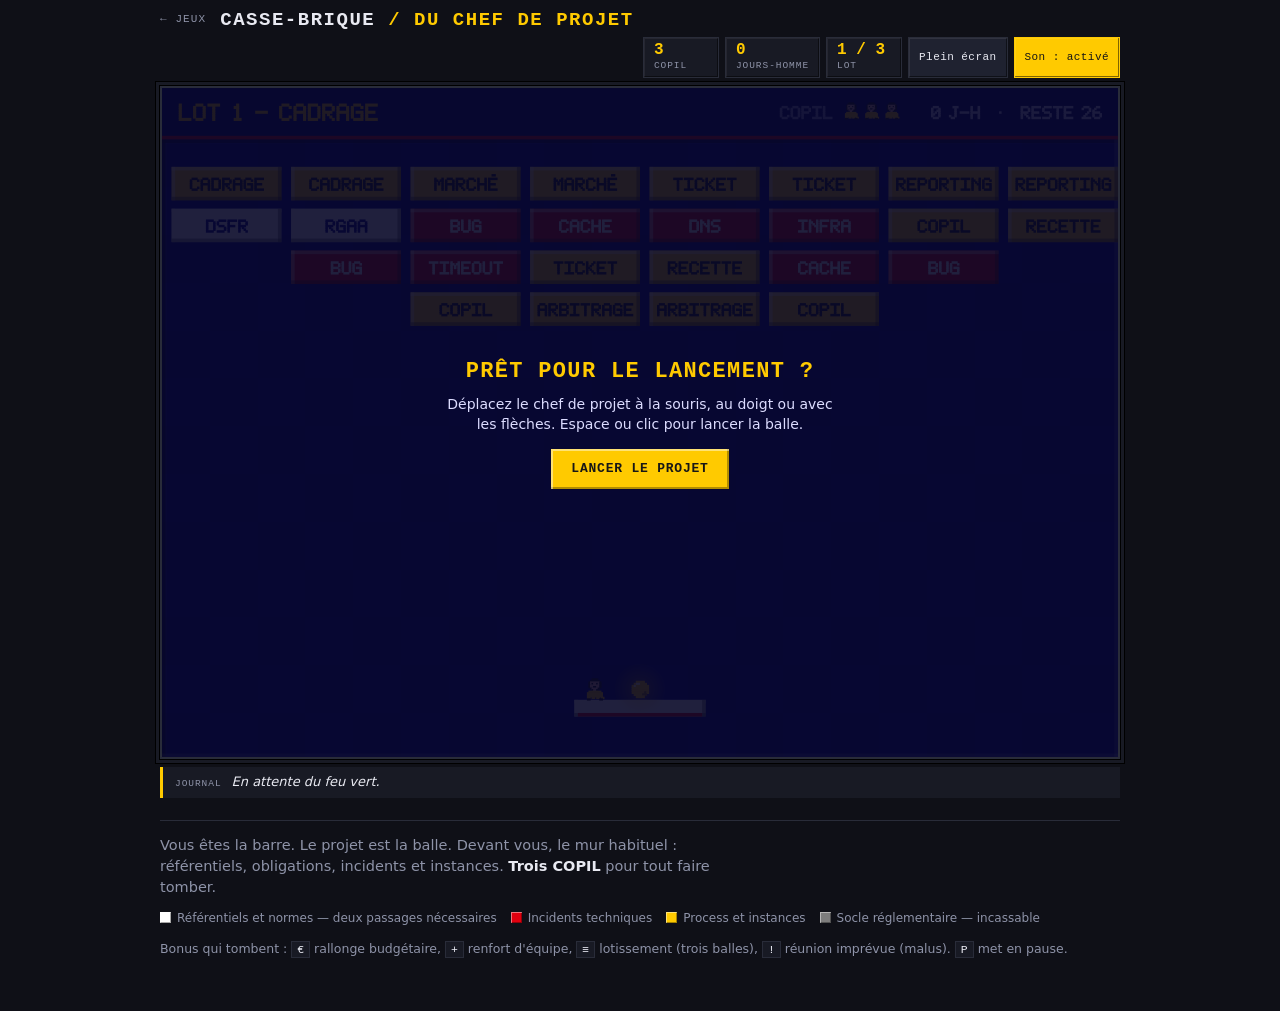
==== commit 978395e1: "feat: plateau en damier, police pixel, lueurs, flashs et secousses Police 5x7 maison pour bandeaux, " ====
--- a/casse-brique/index.html
+++ b/casse-brique/index.html
@@ -201,6 +201,7 @@
 let niveau = 0, copil = 3, charge = 0;
 let briques = [], balles = [], bonus = [], eclats = [], bulles = [];
 let collee = true, son = true;
+let flashs = [], secousse = 0;     // effets de rendu, sans incidence sur les regles
 
 const barre = {x: W/2 - 55, y: 512, w: 110, h: 14, cible: W/2, vitesseTouche: 0};
 let renfortT = 0, malusT = 0;
@@ -364,6 +365,8 @@
   const dt = Math.min((now - dernier) / 1000, .033);
   dernier = now;
   if(etat === "jeu") maj(dt);
+  for(let i = flashs.length - 1; i >= 0; i--){ flashs[i].t -= dt; if(flashs[i].t <= 0) flashs.splice(i, 1); }
+  if(secousse > 0) secousse = Math.max(0, secousse - dt);
   dessiner();
   requestAnimationFrame(boucle);
 }
@@ -462,6 +465,7 @@
 
 function toucher(br){
   if(br.type === "socle"){
+    secousse = Math.max(secousse, .1);
     bip(120, .07, "sawtooth");
     bulle("Non négociable", br.x + br.w/2, br.y);
     return;
@@ -473,6 +477,8 @@
     return;
   }
   br.vivante = false;
+  flashs.push({x: br.x, y: br.y, w: br.w, h: br.h, t: .16});
+  secousse = Math.max(secousse, .14);
   charge += TYPES[br.type].pts;
   majHud();
   eclater(br, TYPES[br.type].fond);
@@ -504,6 +510,7 @@
 
 function perdreCopil(){
   copil--;
+  secousse = .35;
   majHud();
   if(copil <= 0){
     etat = "fin";
@@ -537,26 +544,32 @@
 // Tout le rendu passe par Arcade.pix : les regles du jeu ne savent rien de
 // la facture. Biseau de 3 px sur les briques, sprites en grille de 8 et 14.
 function dessiner(){
-  ctx.fillStyle = "#000091";
-  ctx.fillRect(0, 0, W, H);
-
-  // bandeau : lot a gauche, compteurs a droite. Il double le HUD de la page,
-  // qui disparait en paysage sur mobile pour laisser la hauteur au plateau.
+  ctx.save();
+  if(secousse > 0){
+    const a = secousse * 14;
+    ctx.translate((Math.random() - .5) * a, (Math.random() - .5) * a);
+  }
+  ctx.fillStyle = "#00006e";
+  ctx.fillRect(-10, -10, W + 20, H + 20);
+
+  // plateau : damier deux tons, cadre enfonce
+  pix.damier(ctx, 0, 43, W, H - 43, 40, "#000091", "#000082");
+  pix.cadre(ctx, 0, 43, W, H - 43, 3);
+
+  // bandeau : lot a gauche ; a droite les COPIL restants en petits agents,
+  // puis la charge et le reste. Il double le HUD de la page, qui disparait
+  // en paysage sur mobile pour laisser la hauteur au plateau.
   ctx.fillStyle = "#00006e";
   ctx.fillRect(0, 0, W, 40);
-  ctx.fillStyle = "#FFCA00";
-  ctx.font = "700 14px " + pix.MONO;
-  ctx.textAlign = "left"; ctx.textBaseline = "middle";
-  ctx.fillText(NIVEAUX[Math.min(niveau, NIVEAUX.length-1)].nom.toUpperCase(), 14, 20);
-  ctx.textAlign = "right";
-  ctx.font = "400 12px " + pix.MONO;
-  ctx.fillStyle = "#c9c9ff";
-  ctx.fillText("COPIL ×" + copil + "  ·  " + charge + " J-H  ·  RESTE " + restantes(), W - 14, 20);
   ctx.fillStyle = "#E1000F";
   ctx.fillRect(0, 40, W, 3);
+  pix.texte(ctx, NIVEAUX[Math.min(niveau, NIVEAUX.length-1)].nom, 14, 13, 2, "#FFCA00");
+  const droite = pix.texte(ctx, charge + " J-H  ·  RESTE " + restantes(), W - 14, 15, 1.5, "#c9c9ff", "right");
+  let ax = W - 14 - droite - 26;
+  for(let i = 0; i < copil; i++){ pix.agent(ctx, ax - 14, 12, 14, "#FFCA00"); ax -= 17; }
+  pix.texte(ctx, "COPIL", ax - 6, 15, 1.5, "#8f8fd8", "right");
 
   // briques
-  ctx.textAlign = "center";
   for(const br of briques){
     if(!br.vivante) continue;
     const t = TYPES[br.type];
@@ -572,23 +585,24 @@
     if(br.type === "norme" && br.pv === 1){
       // Fissure : un zigzag de pixels sombres, la brique tient encore un coup.
       ctx.fillStyle = "rgba(0,0,145,.35)";
-      const fx = br.x + br.w * .72;
+      const fx = br.x + br.w * .8;
       ctx.fillRect(fx, br.y + 3, 3, 4);
       ctx.fillRect(fx - 3, br.y + 7, 3, 5);
       ctx.fillRect(fx, br.y + 12, 3, 5);
       ctx.fillRect(fx - 3, br.y + 17, 3, 4);
       ctx.fillRect(fx + 3, br.y + 21, 3, 4);
     }
-    ctx.fillStyle = t.texte;
-    let taille = 11;
-    const label = br.label.toUpperCase();
-    ctx.font = "700 " + taille + "px " + pix.MONO;
-    while(ctx.measureText(label).width > br.w - 12 && taille > 7){
-      taille--;
-      ctx.font = "700 " + taille + "px " + pix.MONO;
-    }
-    ctx.fillText(label, br.x + br.w/2, br.y + br.h/2 + 1);
-  }
+    pix.texteAjuste(ctx, br.label, br.x + br.w / 2, br.y + br.h / 2 - 5, br.w - 12, 1.5, t.texte, "center");
+  }
+
+  // flashs de casse : la brique s'allume en blanc et s'eteint
+  for(const fl of flashs){
+    const k = fl.t / .16, e = (1 - k) * 8;
+    ctx.globalAlpha = k;
+    ctx.fillStyle = "#ffffff";
+    ctx.fillRect(fl.x - e, fl.y - e, fl.w + 2 * e, fl.h + 2 * e);
+  }
+  ctx.globalAlpha = 1;
 
   // éclats
   for(const p of eclats){
@@ -601,37 +615,37 @@
   // bonus
   for(const bo of bonus){
     const t = TYPES_BONUS[bo.type];
+    pix.lueur(ctx, bo.x, bo.y, 22, t.couleur === "#000091" ? "#ffffff" : t.couleur, .3);
     pix.biseau(ctx, bo.x - 13, bo.y - 9, 26, 18, 2, t.couleur);
-    ctx.fillStyle = "#fff";
-    ctx.font = "700 13px " + pix.MONO;
-    ctx.fillText(t.c, bo.x, bo.y + 1);
+    pix.texte(ctx, t.c, bo.x, bo.y - 7, 2, "#ffffff", "center");
   }
 
   // barre + chef de projet
   pix.biseau(ctx, barre.x, barre.y, barre.w, barre.h, 3, "#ffffff");
   ctx.fillStyle = "#E1000F";
   ctx.fillRect(barre.x + 3, barre.y + barre.h - 3, barre.w - 6, 3);
-  const cx = barre.x + barre.w/2;
-  pix.agent(ctx, cx - 9, barre.y - 18, 18, "#FFCA00");
-
-  // balles
-  for(const b of balles) pix.balle(ctx, b.x, b.y, b.r);
+  // Le chef se tient a gauche de la barre : au centre, la balle collee le
+  // masquait avant chaque lancement.
+  pix.agent(ctx, barre.x + 8, barre.y - 18, 18, "#FFCA00");
+
+  // balles : lueur puis sprite
+  for(const b of balles){
+    pix.lueur(ctx, b.x, b.y, b.r * 3.2, "#FFCA00", .4);
+    pix.balle(ctx, b.x, b.y, b.r);
+  }
 
   // bulles de texte
-  ctx.font = "600 11px " + pix.MONO;
   for(const bu of bulles){
     ctx.globalAlpha = Math.min(1, bu.vie);
-    ctx.fillStyle = "#ffffff";
-    ctx.fillText(bu.t.toUpperCase(), bu.x, bu.y);
+    pix.texte(ctx, bu.t, bu.x, bu.y - 12, 1.5, "#ffffff", "center");
   }
   ctx.globalAlpha = 1;
 
   // consigne de lancement
   if(etat === "jeu" && collee){
-    ctx.fillStyle = "#c9c9ff";
-    ctx.font = "400 12px " + pix.MONO;
-    ctx.fillText("CLIC, DOIGT OU ESPACE POUR LANCER", W/2, barre.y - 38);
-  }
+    pix.texte(ctx, "CLIC, DOIGT OU ESPACE POUR LANCER", W/2, barre.y - 44, 1.5, "#c9c9ff", "center");
+  }
+  ctx.restore();
 }
 
 /* ---------- démarrage ---------- */
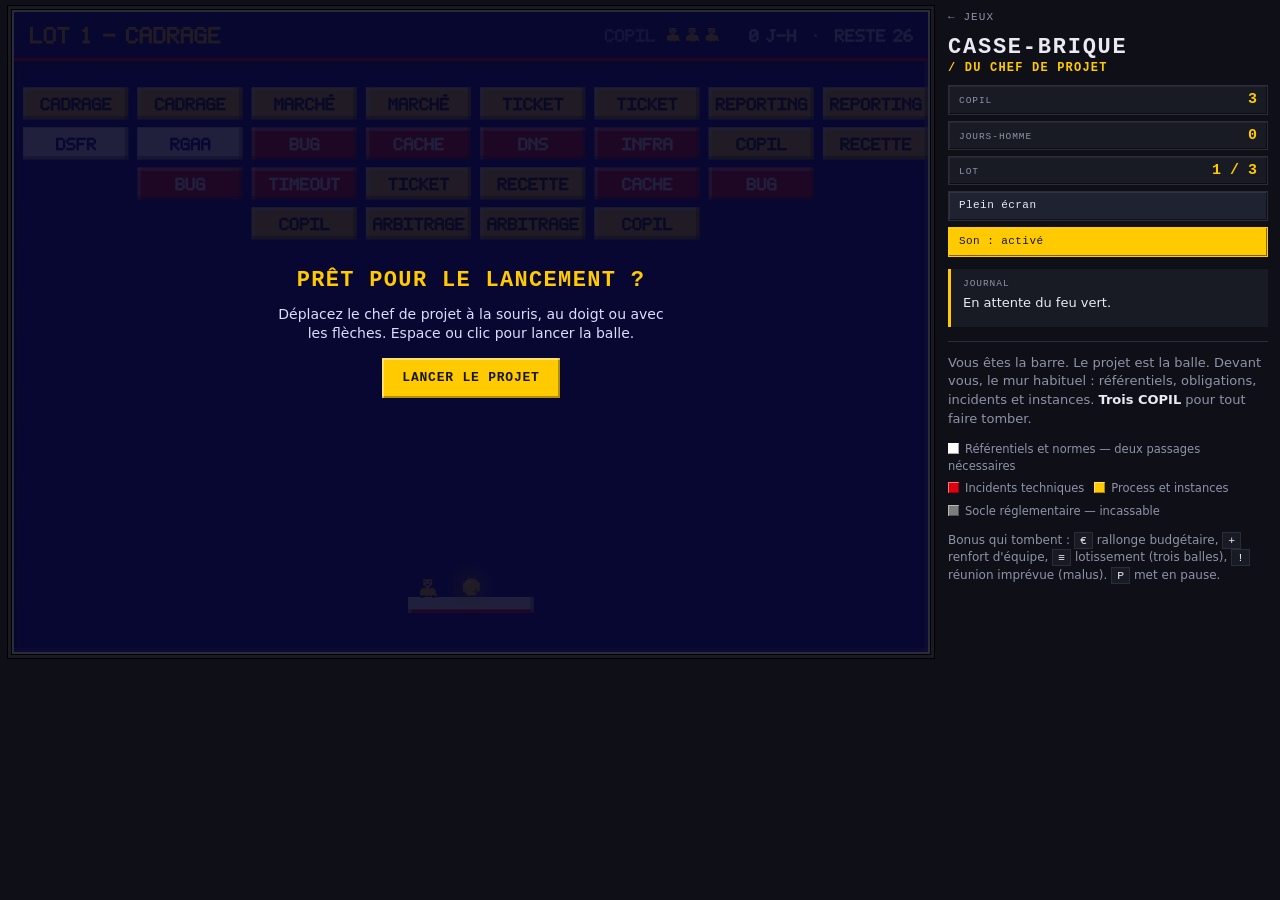
==== commit dc068e74: "feat: mise en page laterale sur ecrans larges, journal avec historique Les canvas sont en 4/3, les e" ====
--- a/casse-brique/index.html
+++ b/casse-brique/index.html
@@ -4,10 +4,10 @@
 <meta charset="utf-8">
 <meta name="viewport" content="width=device-width, initial-scale=1, viewport-fit=cover">
 <title>Casse-brique du chef de projet</title>
-<link rel="stylesheet" href="../assets/arcade.css?v=4">
+<link rel="stylesheet" href="../assets/arcade.css?v=5">
 </head>
 <body>
-<div class="wrap">
+<div class="wrap jeu">
   <header class="tete">
     <a class="retour" href="../">&larr; Jeux</a>
     <h1>Casse-brique <span class="sous">/ du chef de projet</span></h1>
@@ -32,8 +32,10 @@
         <button class="btn" id="ecran-btn">Lancer le projet</button>
       </div>
     </div>
-    <div class="journal" id="journal"><span>Journal</span><em class="mot" id="journal-mot">En attente du feu vert.</em></div>
   </div>
+
+  <aside class="lateral">
+  <div class="journal" id="journal"><span>Journal</span><em class="mot" id="journal-mot">En attente du feu vert.</em></div>
 
   <section class="notice">
     <p class="chapo">Vous êtes la barre. Le projet est la balle. Devant vous, le mur habituel : référentiels, obligations, incidents et instances. <strong>Trois COPIL</strong> pour tout faire tomber.</p>
@@ -47,9 +49,10 @@
 
     <p class="aide">Bonus qui tombent : <code>€</code> rallonge budgétaire, <code>+</code> renfort d'équipe, <code>≡</code> lotissement (trois balles), <code>!</code> réunion imprévue (malus). <code>P</code> met en pause.</p>
   </section>
+  </aside>
 </div>
 
-<script src="../assets/arcade.js?v=4"></script>
+<script src="../assets/arcade.js?v=5"></script>
 <script>
 (() => {
 "use strict";
@@ -63,7 +66,7 @@
 const btnEl = document.getElementById("ecran-btn");
 const scene = document.getElementById("scene");
 const journalEl = document.getElementById("journal");
-const journalMot = document.getElementById("journal-mot");
+const journal = Arcade.journal(journalEl);
 const pix = Arcade.pix;
 const hudCopil = document.getElementById("hud-copil");
 const hudCharge = document.getElementById("hud-charge");
@@ -96,6 +99,7 @@
   ctx.setTransform(s, 0, 0, s, 0, 0);
 }
 window.addEventListener("resize", resize);
+window.addEventListener("load", resize);   // les polices peuvent changer la hauteur de l'en-tete
 window.addEventListener("orientationchange", () => setTimeout(resize, 150));
 
 const pleinEcran = Arcade.plein(board, document.getElementById("btn-plein"), (on) => {
@@ -317,7 +321,7 @@
 let dernierMot = "En attente du feu vert.";
 function log(txt){
   dernierMot = txt;
-  journalMot.textContent = txt;
+  journal.ecrire(txt);
   majBarre();
 }
 function majHud(){
--- a/assets/arcade.css
+++ b/assets/arcade.css
@@ -26,7 +26,12 @@
   padding:10px 12px 40px;
   -webkit-font-smoothing:antialiased;
 }
-.wrap{max-width:960px;margin:0 auto}
+.wrap{max-width:1320px;margin:0 auto}
+
+/* --- deux modes de mise en page, lus par Arcade.cadrer() via --mode :
+       `pile` (en-tete, plateau, journal, notice les uns sous les autres) et
+       `lateral` (le plateau prend la hauteur, une colonne porte le reste). --- */
+.jeu{--mode:pile;--lateral:clamp(240px,26vw,320px)}
 
 /* --- en-tete : une ligne, retour + titre a gauche, compteurs et outils a
        droite. Tout ce qui est au-dessus du plateau doit rester bas. --- */
@@ -74,14 +79,12 @@
 .outil[hidden]{display:none}
 .outil:disabled{opacity:.5;cursor:default}
 
-/* --- scene : plateau + journal, dimensionnes pour tenir dans la hauteur
-       de la fenetre. `--chrome` est mesure par Arcade.cadrer() ; `--ratio`
-       est pose par chaque jeu (largeur / hauteur de son canvas). --- */
+/* --- scene : le plateau, dimensionne par Arcade.cadrer() pour tenir dans la
+       hauteur de la fenetre. `--ratio` est pose par chaque jeu (largeur /
+       hauteur de son canvas). --- */
 .scene{
-  --chrome:120px;
   --ratio:1.4286;
-  width:min(100%,calc((100vh - var(--chrome)) * var(--ratio)));
-  width:min(100%,calc((100dvh - var(--chrome)) * var(--ratio)));
+  width:100%;          /* recalcule par Arcade.cadrer() a chaque resize */
   margin:0 auto;
 }
 .board{
@@ -137,7 +140,8 @@
   flex:none;font-family:var(--mono);font-size:9.5px;letter-spacing:.1em;
   text-transform:uppercase;color:var(--sourd);
 }
-.journal .mot{flex:1;min-width:0;overflow:hidden;text-overflow:ellipsis;white-space:nowrap}
+.journal .mot{flex:1;min-width:0;overflow:hidden;text-overflow:ellipsis;white-space:nowrap;font-style:normal}
+.journal .anciens{display:none}
 
 /* --- sous la ligne de flottaison : presentation, legende, aide --- */
 .notice{margin-top:22px;border-top:1px solid var(--trait);padding-top:14px}
@@ -183,13 +187,50 @@
   .bp-msg{display:none}
 }
 
+/* Mode lateral : ecrans larges (16/9, paysage). Le plateau a gauche prend la
+   hauteur ; a droite, en-tete, compteurs, outils, journal et notice. */
+@media (min-width:760px) and (min-aspect-ratio:4/3){
+  .jeu{
+    --mode:lateral;
+    display:grid;grid-template-columns:auto var(--lateral);grid-template-rows:auto 1fr;
+    column-gap:18px;row-gap:12px;justify-content:center;align-items:start;
+  }
+  .scene{grid-column:1;grid-row:1/3;margin:0}
+  .tete{grid-column:2;grid-row:1;flex-direction:column;align-items:stretch;gap:10px;margin:0;min-width:0}
+  .lateral{grid-column:2;grid-row:2;min-width:0}
+  h1{display:flex;flex-direction:column;gap:2px;font-size:22px}
+  h1 .sous{font-size:12px;letter-spacing:.1em}
+  .hud{margin-left:0;flex-direction:column;gap:6px}
+  .stat{display:flex;justify-content:space-between;align-items:baseline;gap:8px;min-width:0;padding:5px 10px}
+  .stat b{order:2;font-size:15px;overflow:hidden;text-overflow:ellipsis;max-width:62%}
+  .outils{flex-direction:column;gap:6px}
+  .outil{width:100%;text-align:left}
+  .journal{margin-top:0;display:block;padding:8px 12px}
+  .journal span{display:block;margin-bottom:3px}
+  .journal .mot{display:block;white-space:normal;overflow:visible}
+  .journal .anciens{display:block;margin-top:6px;font-size:12px;color:var(--sourd);line-height:1.35}
+  .journal .anciens div{padding:2px 0;border-top:1px solid var(--trait)}
+  .notice{margin-top:14px;padding-top:12px}
+  .chapo{font-size:13px}
+  .legende{gap:6px 10px;font-size:11.5px}
+  .aide{font-size:12px}
+}
+
 /* Paysage sur mobile : chaque pixel de hauteur compte. Les compteurs sont
    deja dans le bandeau du canvas, l'en-tete se reduit a une ligne. */
 @media (max-height:520px) and (orientation:landscape){
   body{padding:6px 10px 30px}
   .tete{margin-bottom:6px}
   h1{font-size:13px}
-  .stat{display:none}
   .outil{padding:4px 8px;font-size:10.5px}
   .journal{margin-top:6px;padding:4px 10px;font-size:12px}
-}
+  .jeu{--lateral:clamp(200px,30vw,260px);row-gap:6px}
+  .stat{padding:3px 8px}
+  .stat b{font-size:13px}
+  .journal .anciens{display:none}
+}
+/* Pas assez large pour une colonne : les compteurs disparaissent, le
+   bandeau du canvas les porte deja. */
+@media (max-height:520px) and (orientation:landscape) and (max-width:759px){
+  .stat{display:none}
+}
